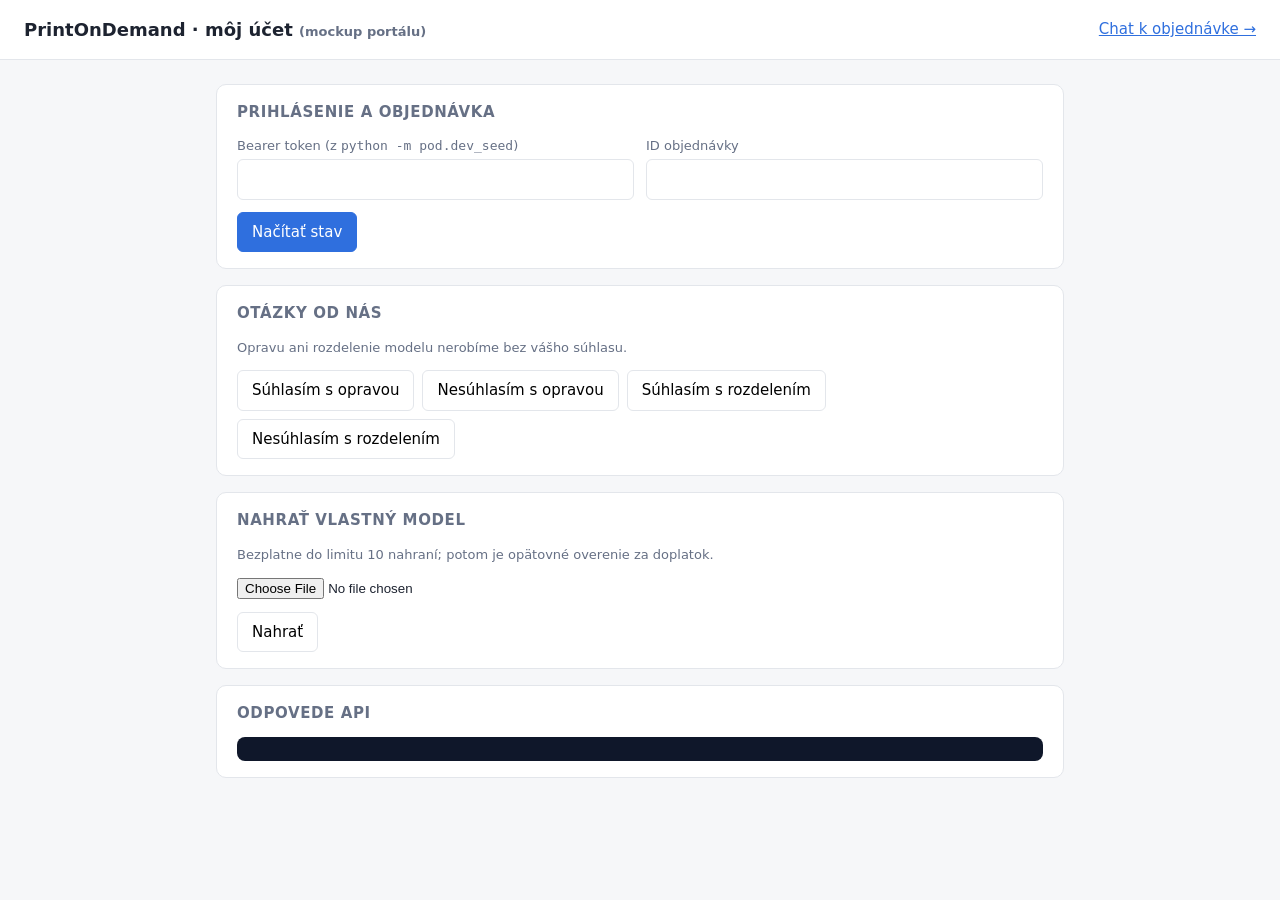
==== src/portal_mock/index.html @ 0a69cd01 "feat: code" ====
<!doctype html>
<html lang="sk">
<head>
<meta charset="utf-8">
<meta name="viewport" content="width=device-width, initial-scale=1">
<title>PrintOnDemand – zákaznícky portál (mockup)</title>
<style>
  :root { --bg:#f6f7f9; --card:#fff; --ink:#1d2330; --muted:#667085; --line:#e3e6eb; --accent:#2f6fde; --ok:#1f8a4c; --bad:#c2410c; }
  * { box-sizing: border-box; }
  body { margin:0; font:15px/1.5 system-ui, sans-serif; background:var(--bg); color:var(--ink); }
  header { padding:16px 24px; background:var(--card); border-bottom:1px solid var(--line); display:flex; justify-content:space-between; align-items:center; gap:12px; flex-wrap:wrap; }
  header h1 { font-size:18px; margin:0; }
  header a { color:var(--accent); }
  main { max-width:880px; margin:24px auto; padding:0 16px; display:grid; gap:16px; }
  section { background:var(--card); border:1px solid var(--line); border-radius:10px; padding:16px 20px; }
  h2 { font-size:15px; margin:0 0 12px; text-transform:uppercase; letter-spacing:.04em; color:var(--muted); }
  label { display:block; font-size:13px; color:var(--muted); margin-bottom:4px; }
  input[type=text], textarea { width:100%; padding:8px 10px; border:1px solid var(--line); border-radius:6px; font:inherit; }
  textarea { min-height:70px; }
  .row { display:grid; grid-template-columns:1fr 1fr; gap:12px; }
  @media (max-width:600px) { .row { grid-template-columns:1fr; } }
  button { font:inherit; padding:8px 14px; border-radius:6px; border:1px solid var(--line); background:#fff; cursor:pointer; }
  button.primary { background:var(--accent); color:#fff; border-color:var(--accent); }
  button.ok { background:var(--ok); color:#fff; border-color:var(--ok); }
  button.bad { background:#fff; color:var(--bad); border-color:var(--bad); }
  .actions { display:flex; gap:8px; flex-wrap:wrap; margin-top:12px; }
  .state { display:inline-block; padding:2px 10px; border-radius:999px; background:#eef2ff; color:var(--accent); font-weight:600; font-size:13px; }
  .muted { color:var(--muted); font-size:13px; }
  ol.history { padding-left:20px; margin:8px 0 0; }
  ol.history li { margin:4px 0; }
  #log { font:12px/1.4 ui-monospace, monospace; white-space:pre-wrap; background:#0f172a; color:#e2e8f0; border-radius:8px; padding:12px; max-height:220px; overflow:auto; }
</style>
</head>
<body>
<header>
  <h1>PrintOnDemand · môj účet <span class="muted">(mockup portálu)</span></h1>
  <a href="chat.html">Chat k objednávke →</a>
</header>
<main>
  <section>
    <h2>Prihlásenie a objednávka</h2>
    <div class="row">
      <div><label for="token">Bearer token (z <code>python -m pod.dev_seed</code>)</label><input id="token" type="text"></div>
      <div><label for="order">ID objednávky</label><input id="order" type="text"></div>
    </div>
    <div class="actions"><button class="primary" id="load">Načítať stav</button></div>
  </section>

  <section id="approval-card" hidden>
    <h2>Schválenie modelu</h2>
    <p>Stav: <span class="state" id="state"></span>
       <span class="muted" id="revisions"></span></p>
    <p id="model-link" class="muted"></p>
    <div class="actions">
      <button id="open">Otvoriť model</button>
      <button class="ok" id="approve">Súhlasím s modelom</button>
    </div>
    <label for="comment" style="margin-top:12px">S čím nesúhlasíte?</label>
    <textarea id="comment"></textarea>
    <div class="actions"><button class="bad" id="reject">Nesúhlasím</button></div>
    <ol class="history" id="history"></ol>
  </section>

  <section>
    <h2>Otázky od nás</h2>
    <p class="muted">Opravu ani rozdelenie modelu nerobíme bez vášho súhlasu.</p>
    <div class="actions">
      <button data-consent="model_fix" data-decision="granted">Súhlasím s opravou</button>
      <button data-consent="model_fix" data-decision="refused">Nesúhlasím s opravou</button>
      <button data-consent="model_split" data-decision="granted">Súhlasím s rozdelením</button>
      <button data-consent="model_split" data-decision="refused">Nesúhlasím s rozdelením</button>
    </div>
  </section>

  <section>
    <h2>Nahrať vlastný model</h2>
    <p class="muted">Bezplatne do limitu 10 nahraní; potom je opätovné overenie za doplatok.</p>
    <input type="file" id="file">
    <div class="actions"><button id="upload">Nahrať</button></div>
  </section>

  <section>
    <h2>Odpovede API</h2>
    <div id="log"></div>
  </section>
</main>
<script>
const $ = (id) => document.getElementById(id);
const WS = "/api/modeling_workspace", REPO = "/api/model_repository";
let current = null;

try { $("token").value = localStorage.getItem("pod.token") || ""; $("order").value = localStorage.getItem("pod.order") || ""; } catch (e) {}

function log(label, status, body) {
  $("log").textContent = `${label} → ${status}\n${JSON.stringify(body, null, 2)}\n\n` + $("log").textContent;
}

async function api(method, url, body, isForm) {
  const headers = { Authorization: "Bearer " + $("token").value.trim(), "X-Correlation-ID": crypto.randomUUID() };
  if (body && !isForm) headers["Content-Type"] = "application/json";
  const res = await fetch(url, { method, headers, body: isForm ? body : body ? JSON.stringify(body) : undefined });
  const data = await res.json().catch(() => ({}));
  log(`${method} ${url}`, res.status, data);
  return { ok: res.ok, status: res.status, data };
}

const order = () => $("order").value.trim();

async function load() {
  try { localStorage.setItem("pod.token", $("token").value); localStorage.setItem("pod.order", order()); } catch (e) {}
  const r = await api("GET", `${WS}/orders/${order()}/model_approvals`);
  if (!r.ok || !r.data.length) { $("approval-card").hidden = true; return; }
  render(r.data[0]);
}

function render(a) {
  current = a;
  $("approval-card").hidden = false;
  $("state").textContent = a.state;
  $("revisions").textContent = ` · revízie: ${a.revision_count}/2, bezplatné ostávajú: ${a.free_revisions_remaining}`;
  $("history").innerHTML = "";
  for (const h of a.history) {
    const li = document.createElement("li");
    const who = h.employee ? `${h.employee.nickname} (ID ${h.employee.employee_id})` : h.actor_role;
    li.textContent = `${new Date(h.occurred_at).toLocaleString()} – ${h.event} – ${who}${h.comment ? ": " + h.comment : ""}`;
    $("history").appendChild(li);
  }
}

async function transition(suffix, body) {
  if (!current) return;
  const r = await api("POST", `${WS}/orders/${order()}/model_approvals/${current.model_approval_id}/${suffix}`, body);
  if (r.ok) render(r.data);
}

$("load").onclick = load;
$("open").onclick = async () => {
  if (!current) return;
  const m = await api("GET", `${REPO}/models/${current.model_id}`);
  if (m.ok) $("model-link").innerHTML = `Súbor: <a href="${m.data.file_url}" target="_blank">${m.data.file_url}</a>`;
  if (current.state === "waiting_for_review") await transition("review_starts");
};
$("approve").onclick = () => transition("approvals");
$("reject").onclick = () => transition("rejections", { comment: $("comment").value });
document.querySelectorAll("[data-consent]").forEach((b) => b.onclick = async () => {
  await api("POST", `${WS}/orders/${order()}/customer_consents`, { consent_type: b.dataset.consent, decision: b.dataset.decision });
});
$("upload").onclick = async () => {
  const f = $("file").files[0];
  if (!f) return;
  const fd = new FormData(); fd.append("file", f);
  await api("POST", `${REPO}/orders/${order()}/model_versions`, fd, true);
};
</script>
</body>
</html>
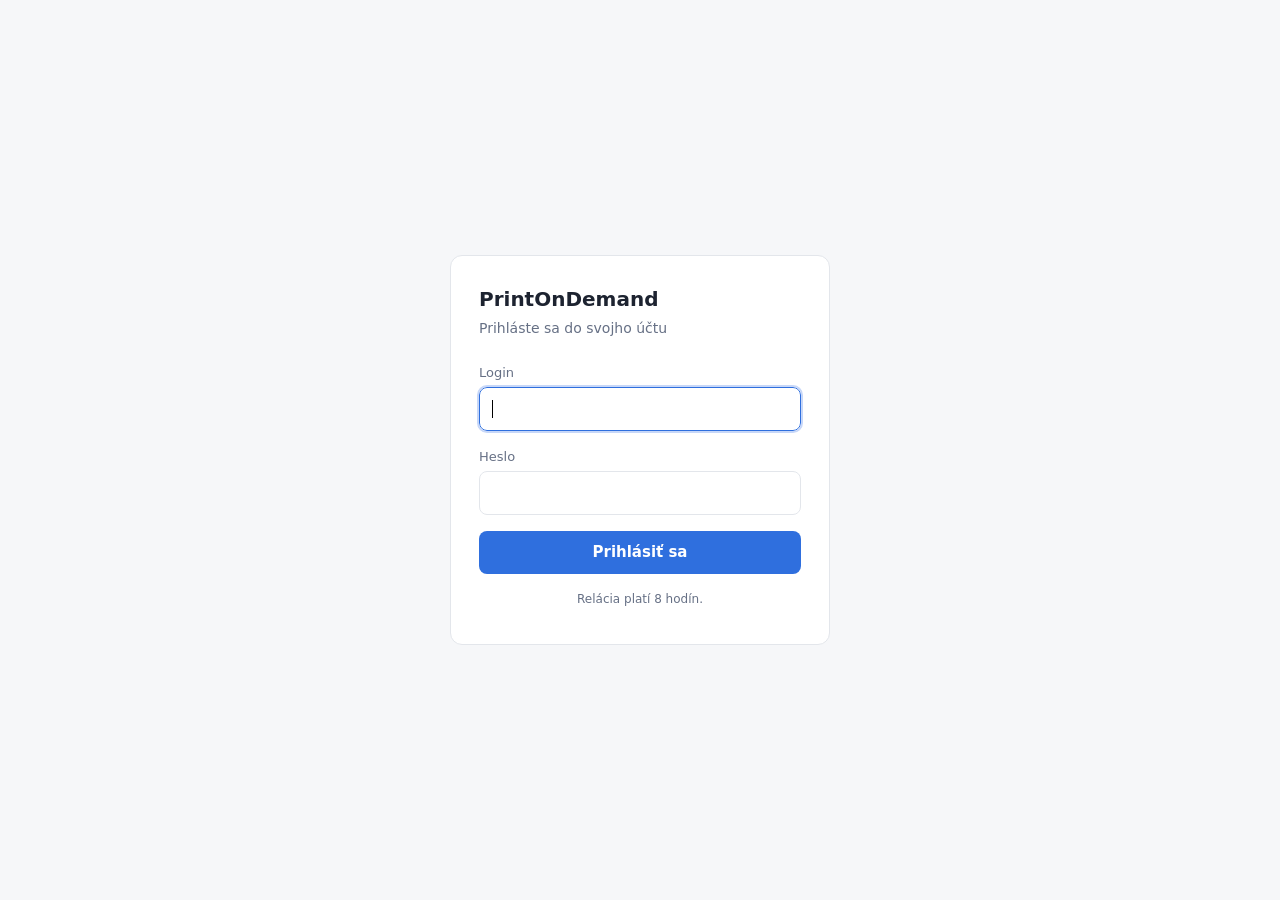
==== commit 876c6088: "feat: updated code plus mockups" ====
--- a/src/portal_mock/index.html
+++ b/src/portal_mock/index.html
@@ -28,20 +28,25 @@
   .muted { color:var(--muted); font-size:13px; }
   ol.history { padding-left:20px; margin:8px 0 0; }
   ol.history li { margin:4px 0; }
+  nav.user { display:flex; gap:14px; align-items:center; flex-wrap:wrap; }
+  nav.user button { padding:6px 12px; }
   #log { font:12px/1.4 ui-monospace, monospace; white-space:pre-wrap; background:#0f172a; color:#e2e8f0; border-radius:8px; padding:12px; max-height:220px; overflow:auto; }
 </style>
 </head>
 <body>
 <header>
   <h1>PrintOnDemand · môj účet <span class="muted">(mockup portálu)</span></h1>
-  <a href="chat.html">Chat k objednávke →</a>
+  <nav class="user">
+    <a href="chat.html">Chat k objednávke</a>
+    <span class="muted">Prihlásený: <strong id="who">…</strong></span>
+    <button id="logout">Odhlásiť sa</button>
+  </nav>
 </header>
 <main>
   <section>
-    <h2>Prihlásenie a objednávka</h2>
-    <div class="row">
-      <div><label for="token">Bearer token (z <code>python -m pod.dev_seed</code>)</label><input id="token" type="text"></div>
-      <div><label for="order">ID objednávky</label><input id="order" type="text"></div>
+    <h2>Objednávka</h2>
+    <div>
+      <label for="order">ID objednávky</label><input id="order" type="text">
     </div>
     <div class="actions"><button class="primary" id="load">Načítať stav</button></div>
   </section>
@@ -89,16 +94,28 @@
 const WS = "/api/modeling_workspace", REPO = "/api/model_repository";
 let current = null;
 
-try { $("token").value = localStorage.getItem("pod.token") || ""; $("order").value = localStorage.getItem("pod.order") || ""; } catch (e) {}
+const AUTH = "/api/customer_portal";
+try { $("order").value = localStorage.getItem("pod.order") || ""; } catch (e) {}
+
+fetch(`${AUTH}/sessions/current`).then(async (r) => {
+  if (!r.ok) { location.replace("login.html"); return; }
+  const s = await r.json();
+  $("who").textContent = s.nickname ? `${s.nickname} (${s.role})` : `${s.account_id} (${s.role})`;
+});
+$("logout").onclick = async () => {
+  await fetch(`${AUTH}/sessions/current`, { method: "DELETE" });
+  location.replace("login.html");
+};
 
 function log(label, status, body) {
   $("log").textContent = `${label} → ${status}\n${JSON.stringify(body, null, 2)}\n\n` + $("log").textContent;
 }
 
 async function api(method, url, body, isForm) {
-  const headers = { Authorization: "Bearer " + $("token").value.trim(), "X-Correlation-ID": crypto.randomUUID() };
+  const headers = { "X-Correlation-ID": crypto.randomUUID() };
   if (body && !isForm) headers["Content-Type"] = "application/json";
   const res = await fetch(url, { method, headers, body: isForm ? body : body ? JSON.stringify(body) : undefined });
+  if (res.status === 401) { location.replace("login.html"); return { ok: false, status: 401, data: {} }; }
   const data = await res.json().catch(() => ({}));
   log(`${method} ${url}`, res.status, data);
   return { ok: res.ok, status: res.status, data };
@@ -107,7 +124,7 @@
 const order = () => $("order").value.trim();
 
 async function load() {
-  try { localStorage.setItem("pod.token", $("token").value); localStorage.setItem("pod.order", order()); } catch (e) {}
+  try { localStorage.setItem("pod.order", order()); } catch (e) {}
   const r = await api("GET", `${WS}/orders/${order()}/model_approvals`);
   if (!r.ok || !r.data.length) { $("approval-card").hidden = true; return; }
   render(r.data[0]);
